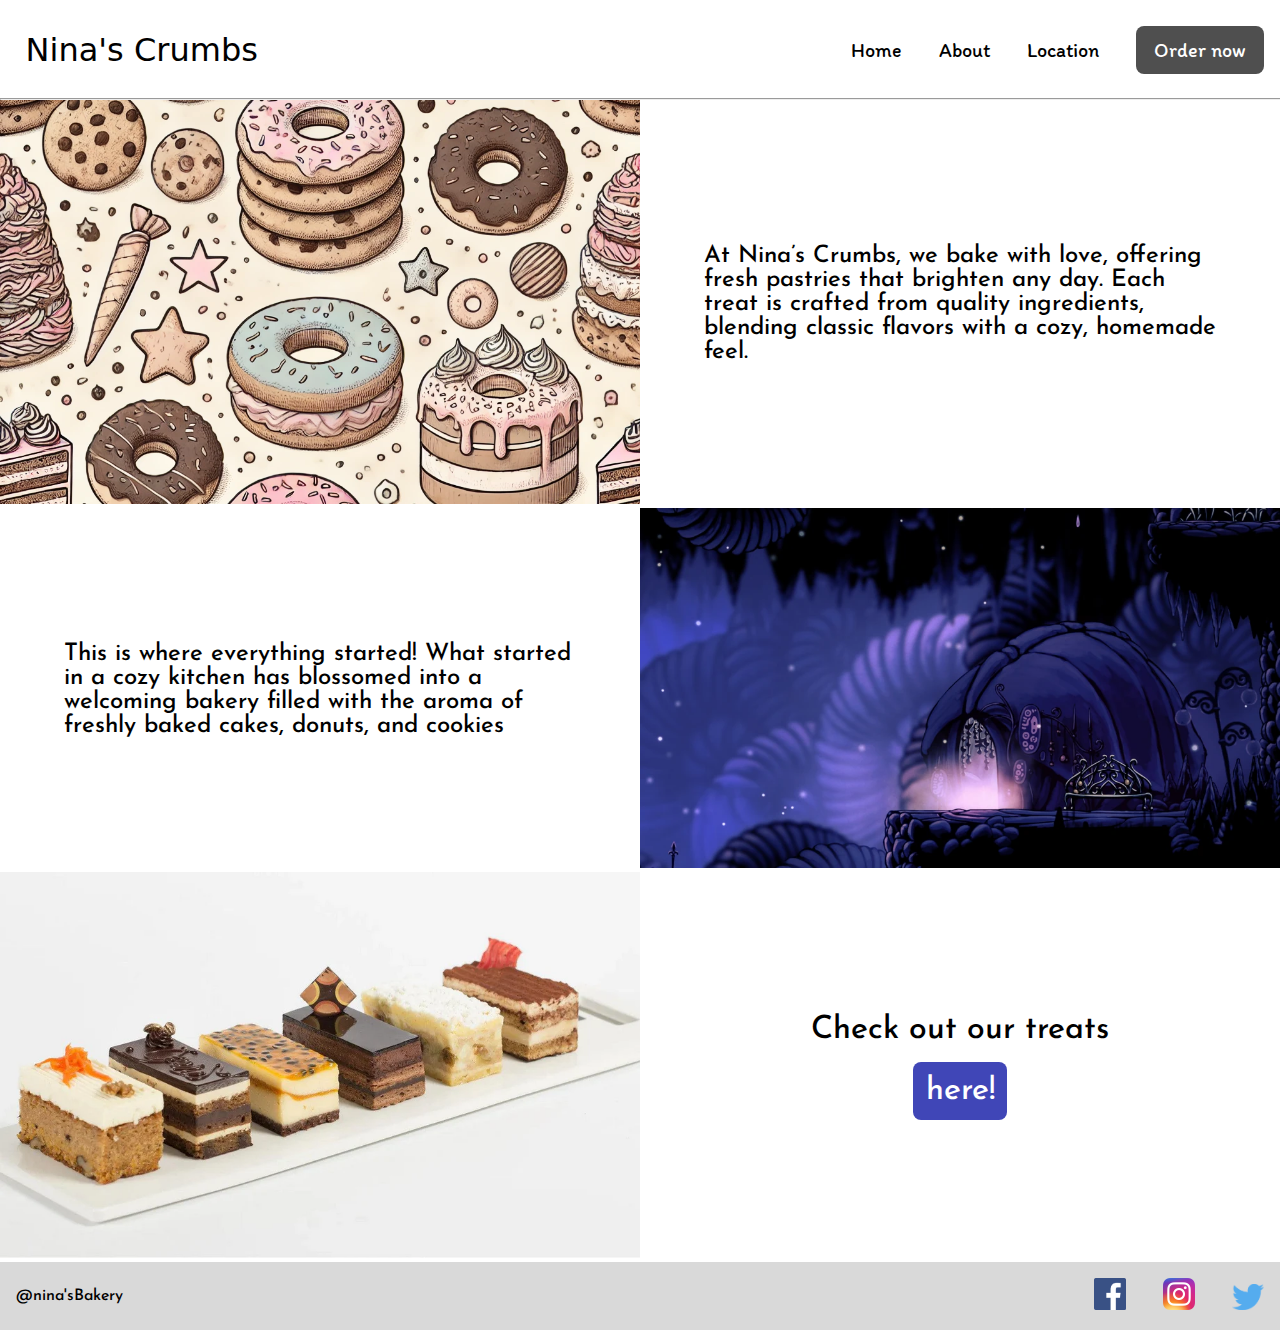
==== about.html @ c2a84728 "." ====
<!DOCTYPE html>
<head>
  <meta name="viewport" content="width=device-width, initial-scale=1.0" />
  <link rel="stylesheet" href="about.css" />
  <title>About</title>
</head>
<body>
  <nav>
    <div class="nav-container">
      <div class="main-logo irish-grover-regular">
        <a href="home.html">Nina's Crumbs</a>
      </div>
      <div class="nav-links itim-regular">
        <a href="home.html">Home</a>
        <a href="about.html">About</a>
        <a href="location.html">Location</a>
        <a href="order.html"
          ><button class="itim-regular order-btn">Order now</button></a
        >
      </div>
    </div>
  </nav>
  <hr class="nav-hr" />
  <div class="content josefin-sans">
    <div class="grid-container">
      <div class="grid-1">
        <img src="images/bg.webp" alt="pastries background" />
      </div>
      <div class="grid-2">
        <p>
          At Nina’s Crumbs, we bake with love, offering fresh pastries that
          brighten any day. Each treat is crafted from quality ingredients,
          blending classic flavors with a cozy, homemade feel.
        </p>
      </div>
      <div class="grid-3">
        <img src="images/forgotten-crossroads.webp" alt="shop" />
      </div>
      <div class="grid-4">
        <p>
          This is where everything started! What started in a cozy kitchen has
          blossomed into a welcoming bakery filled with the aroma of freshly
          baked cakes, donuts, and cookies
        </p>
      </div>
      <div class="grid-5">
        <img src="images/AHHHHHHHHHHHHHHHHHH.webp" alt="cake pic" />
      </div>
      <div class="grid-6">
        <div class="pagodnaaq">
          <span>Check out our treats</span>
          <a href="home.html" class="here-btn">here!</a>
        </div>
      </div>
    </div>
    <div class="footer">
      <p class="josefin-sans ewankona">@nina'sBakery</p>
      <div class="socials">
        <img src="images/fb logo.png" alt="facebook " />
        <img src="images/ig logo.png" alt="instagram" />
        <img src="images/twitter logo.png" alt="twitter" />
      </div>
    </div>
  </div>
</body>
---- about.css ----
@import url("https://fonts.googleapis.com/css2?family=Archivo+Black&family=Irish+Grover&display=swap");
@import url("https://fonts.googleapis.com/css2?family=Archivo+Black&family=Irish+Grover&family=Itim&display=swap");
@import url("https://fonts.googleapis.com/css2?family=Archivo+Black&family=Irish+Grover&family=Itim&family=Jersey+25&display=swap");
@import url("https://fonts.googleapis.com/css2?family=Archivo+Black&family=Irish+Grover&family=Itim&family=Jersey+25&family=Josefin+Sans:ital,wght@0,100..700;1,100..700&display=swap");
@import url("https://fonts.googleapis.com/css2?family=Archivo+Black&family=Irish+Grover&family=Itim&family=Jersey+25&family=Joan&family=Josefin+Sans:ital,wght@0,100..700;1,100..700&display=swap");

body {
  margin: 0;
  border: 0;
  overflow-x: hidden;
}

.irish-grover-regular {
  font-family: "Irish Grover", system-ui;
  font-weight: 400;
  font-style: normal;
}

.itim-regular {
  font-family: "Itim", cursive;
  font-weight: 400;
  font-style: normal;
}

.jersey-25-regular {
  font-family: "Jersey 25", sans-serif;
  font-weight: 400;
  font-style: normal;
}

.josefin-sans {
  font-family: "Josefin Sans", sans-serif;
  font-optical-sizing: auto;
  font-weight: 500;
  font-style: normal;
}

.joan-regular {
  font-family: "Joan", serif;
  font-weight: 400;
  font-style: normal;
}

a {
  text-decoration: none;
  color: black;
}

nav {
  position: fixed;
  top: 0;
  width: 100vw;
  height: 11vh;
  background-color: white;
}

.nav-container {
  display: flex;
  justify-content: space-between;
  align-items: center;
  height: 100%;
}

.main-logo {
  font-size: 2rem;
  margin-left: 2vw;
}

.nav-links {
  font-size: 1.25rem;
}

.nav-links a {
  margin: 1rem;
}

.order-btn {
  background-color: #4f4f4f;
  color: white;
  font-size: 1.25rem;
  border-radius: 8px;
  height: 3rem;
  width: 8rem;
  border: none;
}

.nav-hr {
  position: fixed;
  top: 10vh;
  width: 100vw;
}

.content {
  margin-top: 11vh;
}

.grid-container img {
  width: 50vw;
  max-height: 45vh;
  object-fit: cover;
}

.grid-container {
  display: grid;
  grid-template-columns: auto auto;
  grid-template-rows: auto auto auto;
  align-items: center;
}

.grid-3 {
  grid-column-start: 2;
  grid-row-start: 2;
}

.grid-4 {
  grid-column-start: 1;
  grid-row-start: 2;
}

p {
  font-size: 1.5rem;
  margin: 10%;
}

span {
  font-size: 2rem;
}

.pagodnaaq {
  display: flex;
  flex-direction: column;
  justify-content: center;
  align-items: center;
  gap: 1rem;
}

.here-btn {
  background-color: #4046b7;
  color: white;
  padding: 2%;
  border-radius: 8px;
  font-size: 2rem;
}

.socials img {
  width: 2rem;
  margin: 1em;
}

.footer {
  background-color: #d9d9d9;
  display: flex;
  justify-content: space-between;
  align-items: center;
}

.ewankona {
  margin: 1em;
  font-size: 1rem;
}

@media only screen and (min-width: 320px) and (max-width: 374px) {
  body {
    overflow-x: hidden;
  }

  .nav-links {
    display: none;
  }

  .main-logo {
    font-size: 1.25rem;
  }

  .grid-container {
    display: flex;
    flex-direction: column;
  }

  .grid-container img {
    width: 100vw;
  }

  p {
    font-size: 1rem;
  }

  .grid-6 {
    margin-bottom: 15%;
  }

  .pagodnaaq span {
    font-size: 1.25rem;
    margin-top: 3rem;
  }

  .here-btn {
    font-size: 1.25rem;
  }

  .footer p {
    font-size: 0.8rem;
    margin: 2%;
  }

  .socials img {
    width: 6vw;
    margin: 0.2rem;
  }
}

@media only screen and (min-width: 375px) and (max-width: 424px) {
  body {
    overflow-x: hidden;
  }

  .main-logo {
    font-size: 1.25rem;
  }

  .nav-links {
    display: none;
  }

  .grid-container {
    display: flex;
    flex-direction: column;
  }

  .grid-container img {
    width: 100vw;
  }

  p {
    font-size: 1rem;
  }

  .grid-6 {
    margin-bottom: 15%;
  }

  .pagodnaaq span {
    font-size: 1.5rem;
    margin-top: 3rem;
  }

  .here-btn {
    font-size: 1.5rem;
  }

  .footer p {
    font-size: 0.8rem;
    margin: 2%;
  }

  .socials img {
    width: 6vw;
    margin: 0.2rem;
  }
}

@media only screen and (min-width: 425px) and (max-width: 767px) {
  body {
    overflow-x: hidden;
  }

  .main-logo {
    font-size: 1.5rem;
  }

  .nav-links {
    display: none;
  }

  .grid-container {
    display: flex;
    flex-direction: column;
  }

  .grid-container img {
    width: 100vw;
  }

  p {
    font-size: 1.25rem;
  }

  .grid-6 {
    margin-bottom: 20%;
  }

  .pagodnaaq span {
    font-size: 1.75rem;
    margin-top: 3rem;
  }

  .here-btn {
    font-size: 1.75rem;
  }

  .footer p {
    font-size: 0.9rem;
    margin: 2%;
  }

  .socials img {
    width: 6vw;
    margin: 0.2rem;
  }
}

@media only screen and (min-width: 768px) and (max-width: 1023px) {
  body {
    overflow-x: hidden;
  }

  .main-logo {
    font-size: 2rem;
  }

  .nav-links {
    font-size: 1.25rem;
  }

  .grid-container img {
    width: 50vw;
  }

  p {
    font-size: 1.5rem;
  }

  .pagodnaaq span {
    font-size: 1.75rem;
    margin-top: 3rem;
  }

  .here-btn {
    font-size: 1.75rem;
  }

  .footer p {
    font-size: 1rem;
    margin: 2%;
  }

  .socials img {
    width: 4vw;
    margin: 0.5rem;
  }
}
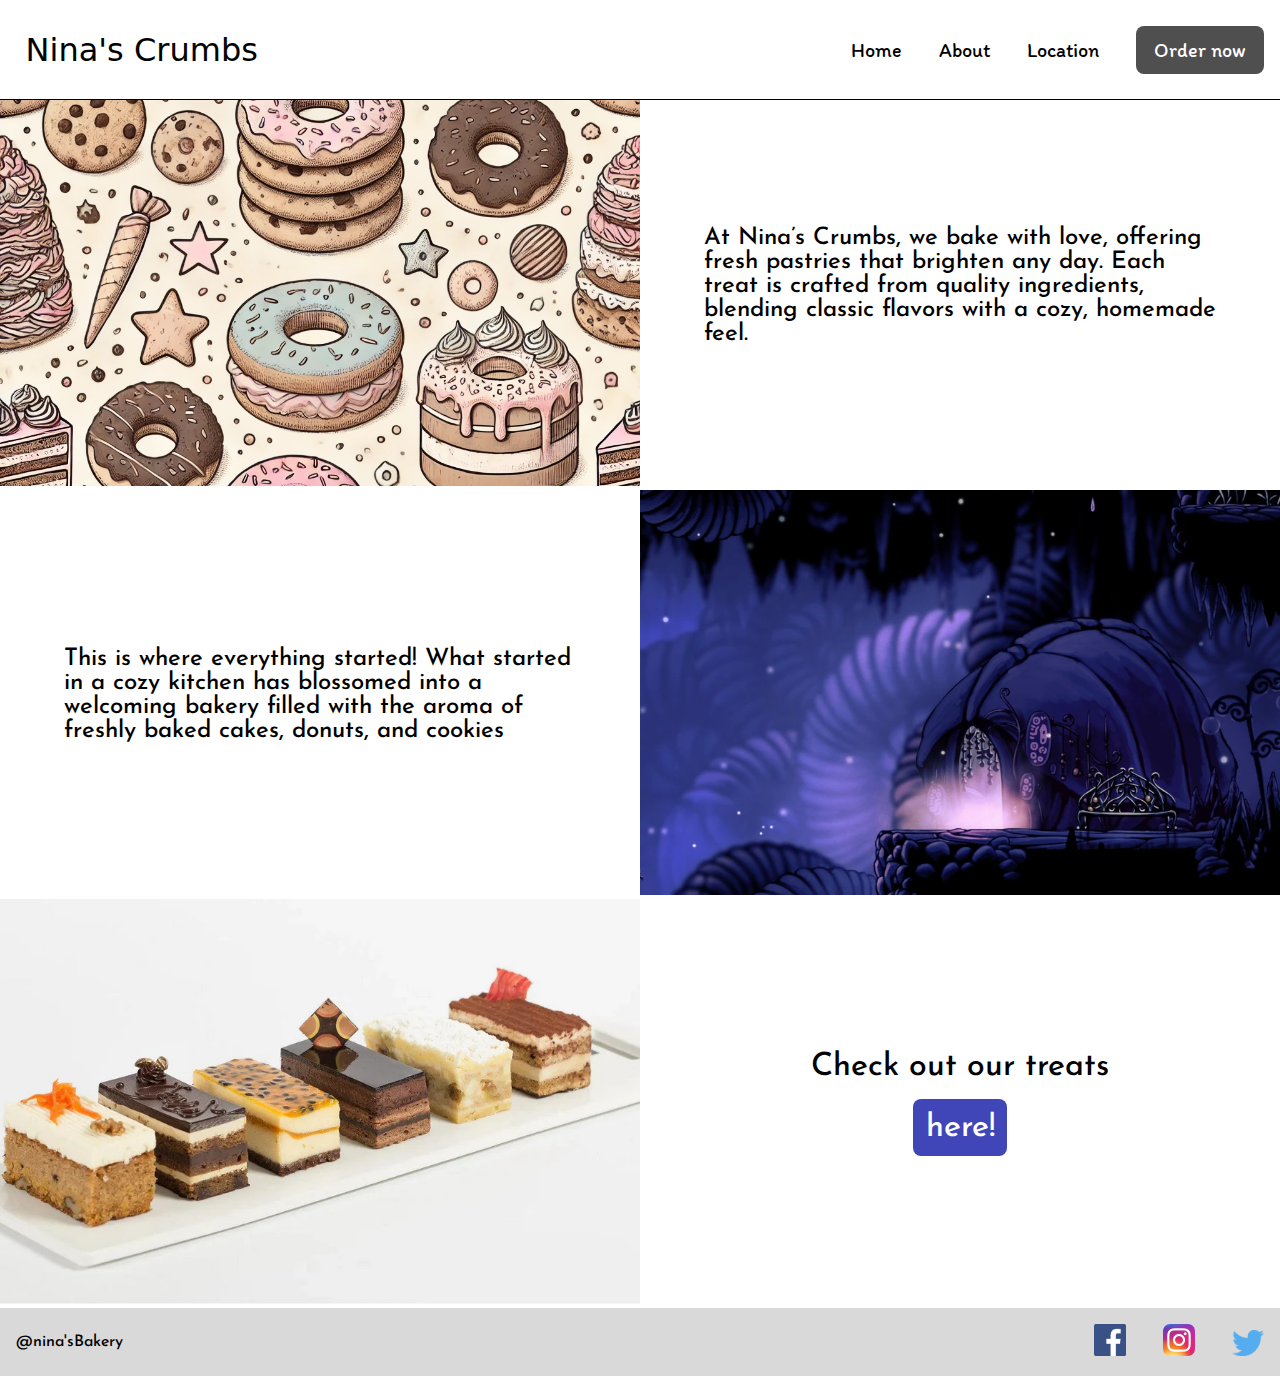
==== commit 43c30908: "." ====
--- a/about.html
+++ b/about.html
@@ -8,19 +8,19 @@
   <nav>
     <div class="nav-container">
       <div class="main-logo irish-grover-regular">
-        <a href="home.html">Nina's Crumbs</a>
+        <a href="index.html">Nina's Crumbs</a>
       </div>
       <div class="nav-links itim-regular">
-        <a href="home.html">Home</a>
+        <a href="index.html">Home</a>
         <a href="about.html">About</a>
         <a href="location.html">Location</a>
         <a href="order.html"
           ><button class="itim-regular order-btn">Order now</button></a
         >
       </div>
+      <button id="menu-btn">OO</button>
     </div>
   </nav>
-  <hr class="nav-hr" />
   <div class="content josefin-sans">
     <div class="grid-container">
       <div class="grid-1">
@@ -49,7 +49,7 @@
       <div class="grid-6">
         <div class="pagodnaaq">
           <span>Check out our treats</span>
-          <a href="home.html" class="here-btn">here!</a>
+          <a href="index.html" class="here-btn">here!</a>
         </div>
       </div>
     </div>
@@ -62,4 +62,5 @@
       </div>
     </div>
   </div>
+  <script src="menu.js"></script>
 </body>
--- a/about.css
+++ b/about.css
@@ -59,6 +59,7 @@
   justify-content: space-between;
   align-items: center;
   height: 100%;
+  border-bottom: 1px solid black;
 }
 
 .main-logo {
@@ -91,12 +92,12 @@
 }
 
 .content {
-  margin-top: 11vh;
+  margin-top: 9vh;
 }
 
 .grid-container img {
   width: 50vw;
-  max-height: 45vh;
+  height: 45vh;
   object-fit: cover;
 }
 
@@ -159,6 +160,14 @@
   font-size: 1rem;
 }
 
+.hide {
+  display: none;
+}
+
+#menu-btn {
+  display: none;
+}
+
 @media only screen and (min-width: 320px) and (max-width: 374px) {
   body {
     overflow-x: hidden;
@@ -168,6 +177,26 @@
     display: none;
   }
 
+  .menu-container {
+    background-color: white;
+    height: 100vh;
+    flex-direction: column;
+    justify-content: space-evenly;
+  }
+
+  .menu-links {
+    display: flex;
+    flex-direction: column;
+    align-items: center;
+  }
+
+  #menu-btn {
+    display: block;
+    position: fixed;
+    right: 2vw;
+    top: 4vh;
+  }
+
   .main-logo {
     font-size: 1.25rem;
   }
@@ -179,6 +208,7 @@
 
   .grid-container img {
     width: 100vw;
+    height: 30vh;
   }
 
   p {
@@ -222,6 +252,26 @@
     display: none;
   }
 
+  .menu-container {
+    background-color: white;
+    height: 100vh;
+    flex-direction: column;
+    justify-content: space-evenly;
+  }
+
+  .menu-links {
+    display: flex;
+    flex-direction: column;
+    align-items: center;
+  }
+
+  #menu-btn {
+    display: block;
+    position: fixed;
+    right: 2vw;
+    top: 4vh;
+  }
+
   .grid-container {
     display: flex;
     flex-direction: column;
@@ -229,6 +279,7 @@
 
   .grid-container img {
     width: 100vw;
+    height: 30vh;
   }
 
   p {
@@ -272,6 +323,26 @@
     display: none;
   }
 
+  .menu-container {
+    background-color: white;
+    height: 100vh;
+    flex-direction: column;
+    justify-content: space-evenly;
+  }
+
+  .menu-links {
+    display: flex;
+    flex-direction: column;
+    align-items: center;
+  }
+
+  #menu-btn {
+    display: block;
+    position: fixed;
+    right: 2vw;
+    top: 4vh;
+  }
+
   .grid-container {
     display: flex;
     flex-direction: column;
@@ -279,6 +350,7 @@
 
   .grid-container img {
     width: 100vw;
+    height: 30vh;
   }
 
   p {
@@ -324,6 +396,7 @@
 
   .grid-container img {
     width: 50vw;
+    height: 50vh;
   }
 
   p {
